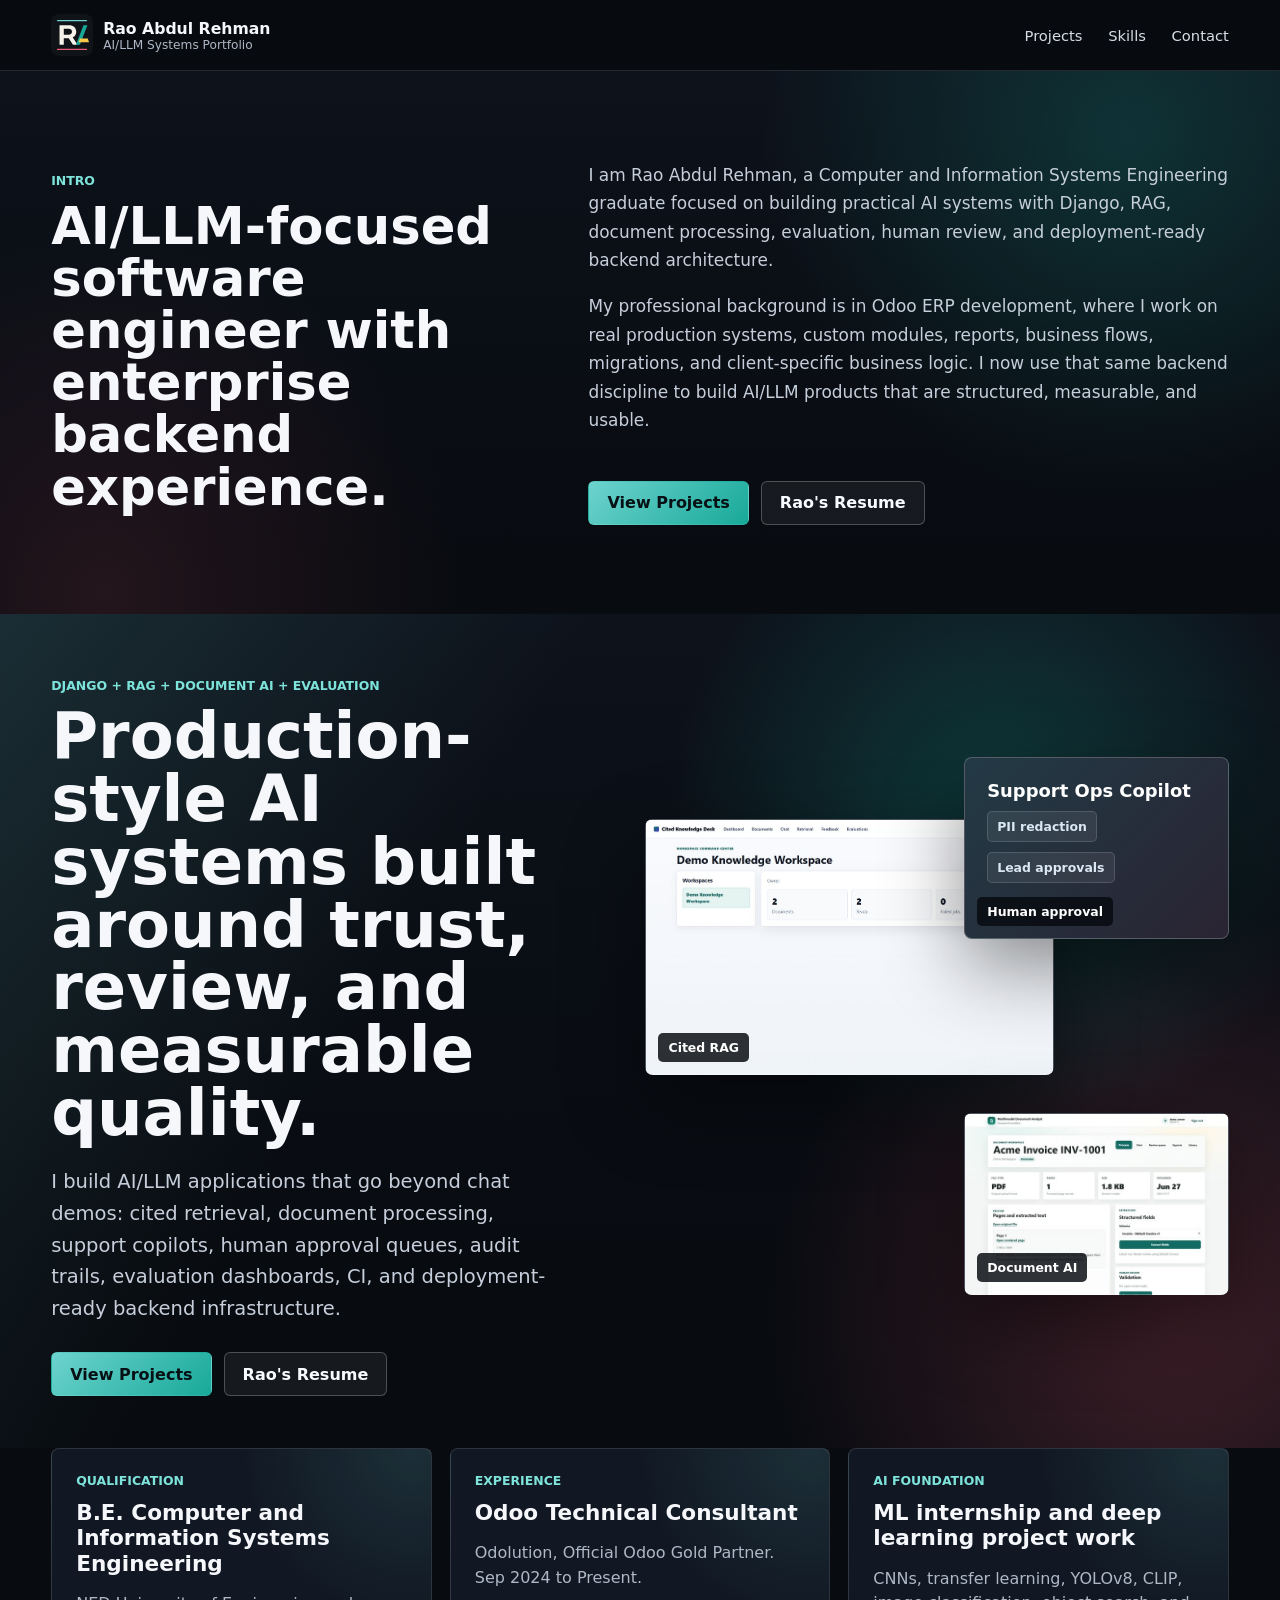
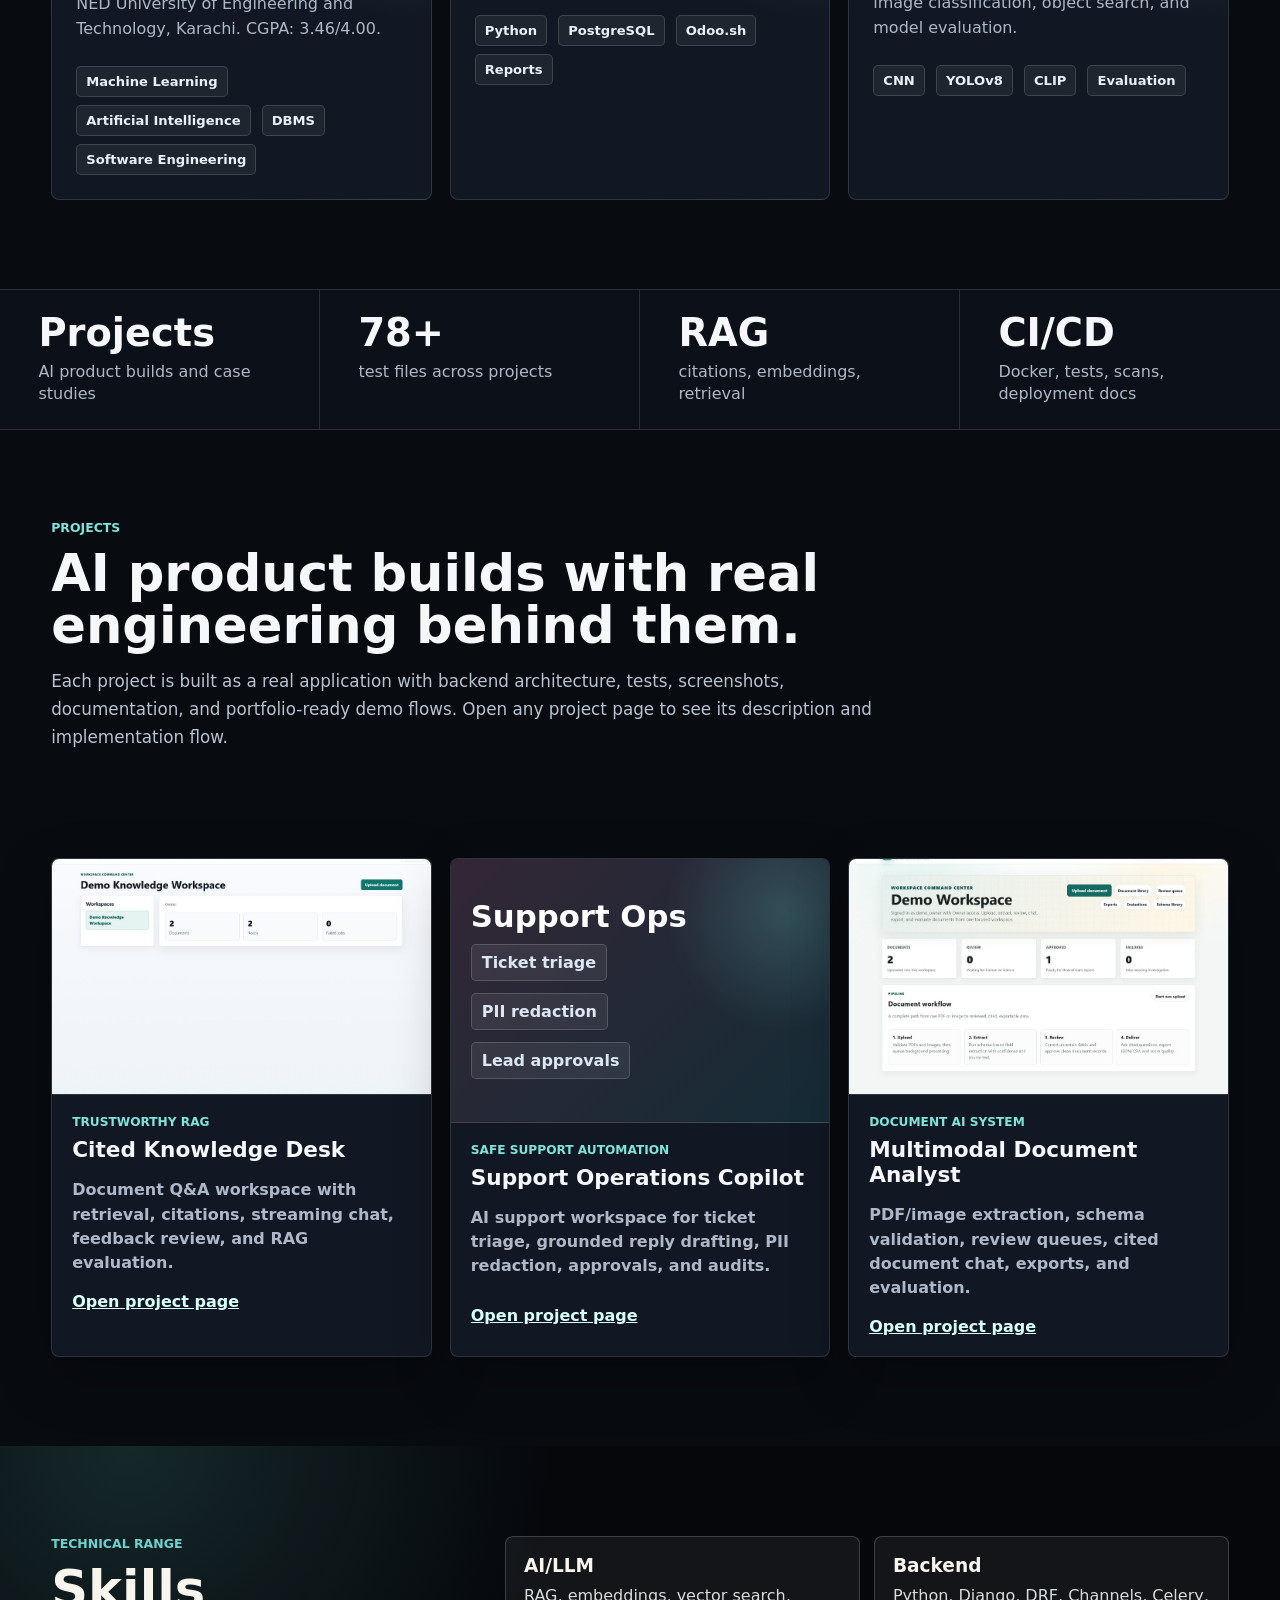
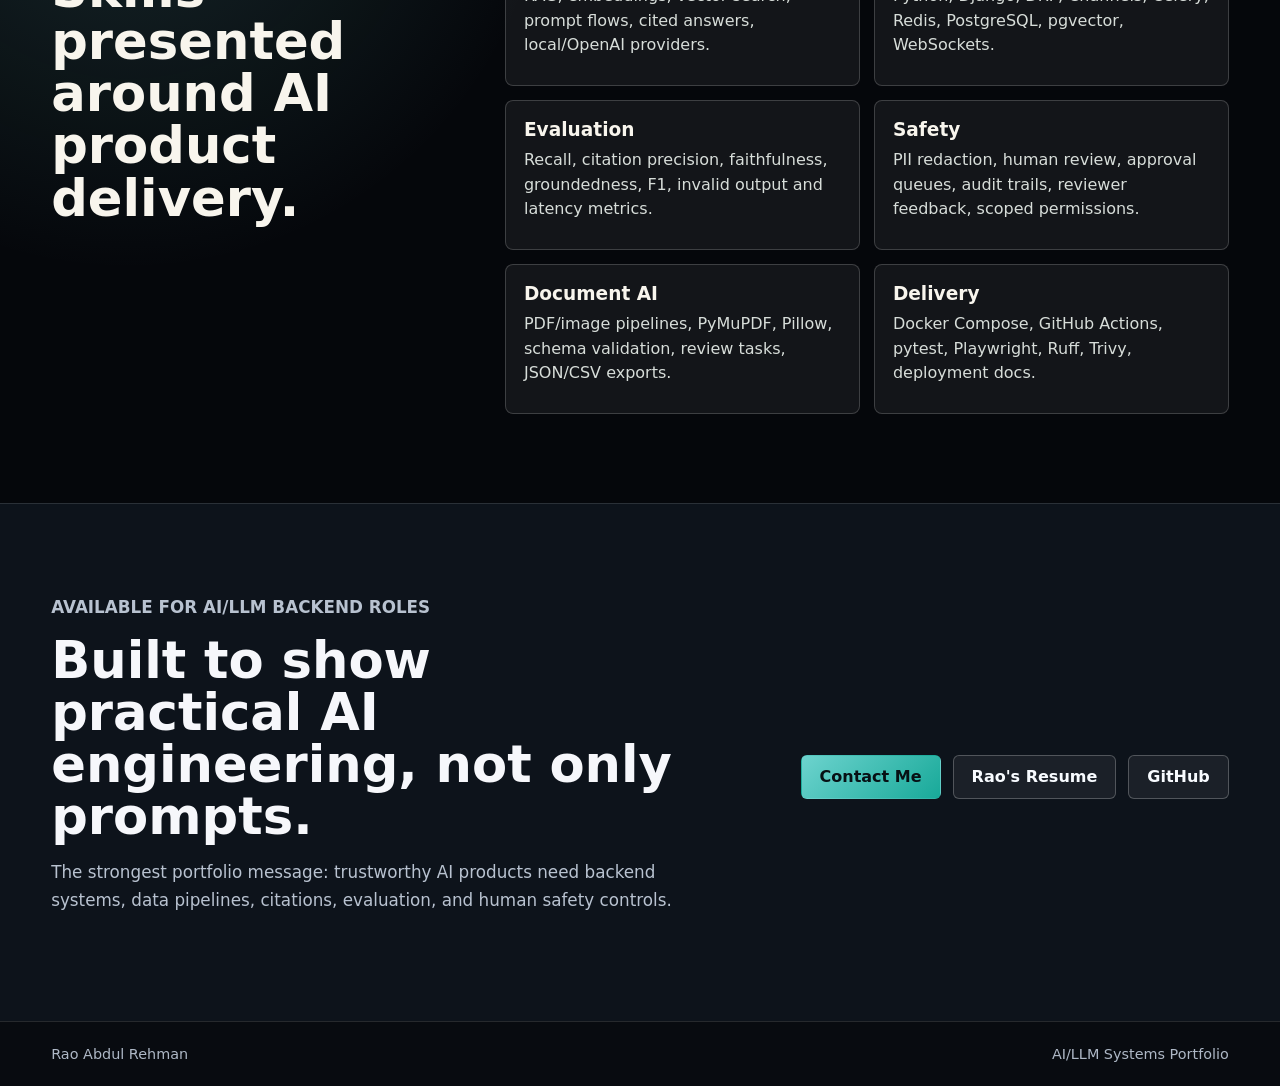
==== index.html @ 66056f55 "Deploy AI portfolio site" ====
<!doctype html>
<html lang="en">
  <head>
    <meta charset="utf-8" />
    <meta name="viewport" content="width=device-width, initial-scale=1" />
    <title>Rao Abdul Rehman | AI/LLM Portfolio</title>
    <meta
      name="description"
      content="AI/LLM portfolio showcasing production-style Django systems for RAG, document AI, support copilots, citations, evaluation, and human-in-the-loop product flows."
    />
    <link rel="icon" href="assets/brand/ra-ai-logo.svg" />
    <link rel="preload" as="image" href="assets/cited/dashboard-baseline.jpg" />
    <link rel="preload" as="image" href="assets/support/dashboard-baseline.jpg" />
    <link rel="preload" as="image" href="assets/document/dashboard-baseline.jpg" />
    <link rel="stylesheet" href="styles.css" />
  </head>
  <body>
    <header class="site-header" id="top">
      <a class="brand" href="index.html" aria-label="Rao Abdul Rehman AI portfolio home">
        <img src="assets/brand/ra-ai-logo.svg" alt="" />
        <span>
          <strong>Rao Abdul Rehman</strong>
          <small>AI/LLM Systems Portfolio</small>
        </span>
      </a>
      <nav aria-label="Primary navigation">
        <a href="projects.html">Projects</a>
        <a href="#skills">Skills</a>
        <a href="contact.html">Contact</a>
      </nav>
    </header>

    <main>
      <section class="profile-section profile-section-top" id="intro" aria-labelledby="intro-title">
        <div>
          <p class="eyebrow">Intro</p>
          <h2 id="intro-title">AI/LLM-focused software engineer with enterprise backend experience.</h2>
        </div>
        <div class="profile-copy">
          <p>
            I am Rao Abdul Rehman, a Computer and Information Systems Engineering graduate focused on building
            practical AI systems with Django, RAG, document processing, evaluation, human review, and deployment-ready
            backend architecture.
          </p>
          <p>
            My professional background is in Odoo ERP development, where I work on real production systems, custom
            modules, reports, business flows, migrations, and client-specific business logic. I now use that same backend
            discipline to build AI/LLM products that are structured, measurable, and usable.
          </p>
          <div class="hero-actions" aria-label="Intro actions">
            <a class="button primary" href="projects.html">View Projects</a>
            <a class="button secondary" href="assets/Rao_Abdul_Rehman_AI_LLM_Resume.pdf">Rao's Resume</a>
          </div>
        </div>
      </section>

      <section class="hero" aria-labelledby="hero-title">
        <div class="hero-copy">
          <p class="eyebrow">Django + RAG + Document AI + Evaluation</p>
          <h1 id="hero-title">Production-style AI systems built around trust, review, and measurable quality.</h1>
          <p class="hero-lede">
            I build AI/LLM applications that go beyond chat demos: cited retrieval, document processing,
            support copilots, human approval queues, audit trails, evaluation dashboards, CI, and deployment-ready
            backend infrastructure.
          </p>
          <div class="hero-actions" aria-label="Portfolio actions">
            <a class="button primary" href="projects.html">View Projects</a>
            <a class="button secondary" href="assets/Rao_Abdul_Rehman_AI_LLM_Resume.pdf">Rao's Resume</a>
          </div>
        </div>

        <div class="hero-visual" aria-label="Portfolio project screenshots">
          <figure class="screen large hero-cited" aria-label="Cited Knowledge Desk dashboard">
            <figcaption>Cited RAG</figcaption>
          </figure>
          <figure class="screen medium top hero-support">
            <div class="hero-panel">
              <strong>Support Ops Copilot</strong>
              <span>PII redaction</span>
              <span>Lead approvals</span>
            </div>
            <figcaption>Human approval</figcaption>
          </figure>
          <figure class="screen medium bottom hero-document" aria-label="Multimodal Document Analyst document detail">
            <figcaption>Document AI</figcaption>
          </figure>
        </div>
      </section>

      <section class="qualification-grid" aria-label="Qualification and experience summary">
        <article>
          <p class="eyebrow">Qualification</p>
          <h3>B.E. Computer and Information Systems Engineering</h3>
          <p>NED University of Engineering and Technology, Karachi. CGPA: 3.46/4.00.</p>
          <span>Machine Learning</span>
          <span>Artificial Intelligence</span>
          <span>DBMS</span>
          <span>Software Engineering</span>
        </article>
        <article>
          <p class="eyebrow">Experience</p>
          <h3>Odoo Technical Consultant</h3>
          <p>Odolution, Official Odoo Gold Partner. Sep 2024 to Present.</p>
          <span>Python</span>
          <span>PostgreSQL</span>
          <span>Odoo.sh</span>
          <span>Reports</span>
        </article>
        <article>
          <p class="eyebrow">AI Foundation</p>
          <h3>ML internship and deep learning project work</h3>
          <p>CNNs, transfer learning, YOLOv8, CLIP, image classification, object search, and model evaluation.</p>
          <span>CNN</span>
          <span>YOLOv8</span>
          <span>CLIP</span>
          <span>Evaluation</span>
        </article>
      </section>

      <section class="metrics" aria-label="Portfolio proof points">
        <article>
          <strong>Projects</strong>
          <span>AI product builds and case studies</span>
        </article>
        <article>
          <strong>78+</strong>
          <span>test files across projects</span>
        </article>
        <article>
          <strong>RAG</strong>
          <span>citations, embeddings, retrieval</span>
        </article>
        <article>
          <strong>CI/CD</strong>
          <span>Docker, tests, scans, deployment docs</span>
        </article>
      </section>

      <section class="section-intro" id="projects">
        <p class="eyebrow">Projects</p>
        <h2>AI product builds with real engineering behind them.</h2>
        <p>
          Each project is built as a real application with backend architecture, tests, screenshots, documentation,
          and portfolio-ready demo flows. Open any project page to see its description and implementation flow.
        </p>
      </section>

      <section class="project-grid" data-home-projects aria-label="Project overview cards"></section>

      <section class="skills-band" id="skills" aria-labelledby="skills-title">
        <div>
          <p class="eyebrow">Technical range</p>
          <h2 id="skills-title">Skills presented around AI product delivery.</h2>
        </div>
        <div class="skills-grid">
          <article>
            <h3>AI/LLM</h3>
            <p>RAG, embeddings, vector search, prompt flows, cited answers, local/OpenAI providers.</p>
          </article>
          <article>
            <h3>Backend</h3>
            <p>Python, Django, DRF, Channels, Celery, Redis, PostgreSQL, pgvector, WebSockets.</p>
          </article>
          <article>
            <h3>Evaluation</h3>
            <p>Recall, citation precision, faithfulness, groundedness, F1, invalid output and latency metrics.</p>
          </article>
          <article>
            <h3>Safety</h3>
            <p>PII redaction, human review, approval queues, audit trails, reviewer feedback, scoped permissions.</p>
          </article>
          <article>
            <h3>Document AI</h3>
            <p>PDF/image pipelines, PyMuPDF, Pillow, schema validation, review tasks, JSON/CSV exports.</p>
          </article>
          <article>
            <h3>Delivery</h3>
            <p>Docker Compose, GitHub Actions, pytest, Playwright, Ruff, Trivy, deployment docs.</p>
          </article>
        </div>
      </section>

      <section class="contact" id="contact" aria-labelledby="contact-title">
        <div>
          <p class="eyebrow">Available for AI/LLM backend roles</p>
          <h2 id="contact-title">Built to show practical AI engineering, not only prompts.</h2>
          <p>
            The strongest portfolio message: trustworthy AI products need backend systems, data pipelines,
            citations, evaluation, and human safety controls.
          </p>
        </div>
        <div class="contact-actions">
          <a class="button primary" href="contact.html">Contact Me</a>
          <a class="button secondary" href="assets/Rao_Abdul_Rehman_AI_LLM_Resume.pdf">Rao's Resume</a>
          <a class="button secondary" href="https://github.com/Rehman-Maan">GitHub</a>
        </div>
      </section>
    </main>

    <footer>
      <span>Rao Abdul Rehman</span>
      <span>AI/LLM Systems Portfolio</span>
    </footer>

    <script src="projects-data.js"></script>
    <script src="site.js"></script>
  </body>
</html>
---- styles.css ----
:root {
  --ink: #f6f7fb;
  --muted: #aeb8c6;
  --paper: #080b10;
  --panel: #111823;
  --panel-2: #0d131b;
  --line: rgba(255, 255, 255, 0.12);
  --teal: #18a999;
  --cyan: #6dd3ce;
  --gold: #f7c948;
  --rose: #e85d75;
  --forest: #7ee4db;
  --shadow: 0 28px 80px rgba(0, 0, 0, 0.45);
}

* {
  box-sizing: border-box;
}

html {
  scroll-behavior: smooth;
}

body {
  margin: 0;
  overflow-x: hidden;
  background: var(--paper);
  color: var(--ink);
  font-family: Inter, ui-sans-serif, system-ui, -apple-system, BlinkMacSystemFont, "Segoe UI", sans-serif;
}

img {
  display: block;
  max-width: 100%;
}

a {
  color: inherit;
}

.site-header {
  position: sticky;
  top: 0;
  z-index: 10;
  display: flex;
  align-items: center;
  justify-content: space-between;
  gap: 24px;
  padding: 14px clamp(18px, 4vw, 56px);
  border-bottom: 1px solid var(--line);
  background: rgba(8, 11, 16, 0.84);
  backdrop-filter: blur(18px);
}

.brand {
  display: inline-flex;
  align-items: center;
  gap: 10px;
  min-width: 230px;
  text-decoration: none;
}

.brand img {
  width: 42px;
  height: 42px;
}

.brand strong,
.brand small {
  display: block;
}

.brand strong {
  font-size: 0.98rem;
}

.brand small {
  color: var(--muted);
  font-size: 0.76rem;
}

nav {
  display: flex;
  align-items: center;
  gap: clamp(12px, 2vw, 28px);
  color: #d8dee7;
  font-size: 0.92rem;
}

nav a {
  text-decoration: none;
}

nav a:hover {
  color: var(--teal);
}

.hero {
  display: grid;
  grid-template-columns: minmax(0, 0.92fr) minmax(420px, 1.08fr);
  gap: clamp(28px, 5vw, 70px);
  align-items: center;
  min-height: 760px;
  padding: clamp(34px, 5vw, 70px) clamp(18px, 4vw, 56px) clamp(26px, 4vw, 52px);
  overflow: hidden;
  background:
    radial-gradient(circle at 78% 24%, rgba(24, 169, 153, 0.28), transparent 28%),
    radial-gradient(circle at 92% 84%, rgba(232, 93, 117, 0.24), transparent 30%),
    linear-gradient(120deg, rgba(109, 211, 206, 0.14), transparent 34%),
    linear-gradient(180deg, #0d121b 0%, #080b10 76%),
    var(--paper);
}

.hero-copy {
  max-width: 760px;
}

.eyebrow {
  margin: 0 0 12px;
  color: var(--forest);
  font-size: 0.78rem;
  font-weight: 800;
  letter-spacing: 0;
  text-transform: uppercase;
}

h1,
h2,
h3,
p {
  overflow-wrap: anywhere;
}

h1 {
  margin: 0;
  max-width: 820px;
  font-size: clamp(2.42rem, 5vw, 5.55rem);
  line-height: 0.98;
  letter-spacing: 0;
}

.hero-lede {
  margin: 22px 0 0;
  max-width: 650px;
  color: #c5ceda;
  font-size: clamp(1rem, 1.6vw, 1.22rem);
  line-height: 1.62;
}

.hero-actions,
.contact-actions {
  display: flex;
  flex-wrap: wrap;
  gap: 12px;
  margin-top: 28px;
}

.button {
  display: inline-flex;
  align-items: center;
  justify-content: center;
  min-height: 44px;
  padding: 0 18px;
  border: 1px solid rgba(255, 255, 255, 0.24);
  border-radius: 6px;
  font-weight: 800;
  text-decoration: none;
}

.button.primary {
  background: linear-gradient(135deg, var(--cyan), var(--teal));
  color: #071014;
  border-color: transparent;
}

.button.secondary {
  background: rgba(255, 255, 255, 0.06);
  color: #f8fbff;
}

.button:hover {
  transform: translateY(-1px);
}

.hero-visual {
  position: relative;
  min-height: 560px;
}

.screen {
  position: absolute;
  margin: 0;
  overflow: hidden;
  border: 1px solid rgba(255, 255, 255, 0.22);
  border-radius: 8px;
  background: #182232;
  background-position: top left;
  background-repeat: no-repeat;
  background-size: cover;
  box-shadow: var(--shadow);
}

.screen img {
  width: 100%;
  height: 100%;
  object-fit: cover;
  object-position: top left;
}

.hero-cited {
  background-image: url("assets/cited/dashboard-baseline.jpg");
}

.hero-support {
  background:
    linear-gradient(135deg, rgba(109, 211, 206, 0.16), rgba(232, 93, 117, 0.1)),
    #141d2b;
}

.hero-document {
  background-image: url("assets/document/document-detail.jpg");
}

.hero-panel {
  display: grid;
  align-content: start;
  gap: 10px;
  height: 100%;
  padding: 22px;
}

.hero-panel strong {
  color: #ffffff;
  font-size: clamp(1rem, 1.4vw, 1.35rem);
}

.hero-panel span {
  display: inline-flex;
  width: fit-content;
  padding: 7px 9px;
  border: 1px solid rgba(255, 255, 255, 0.14);
  border-radius: 5px;
  background: rgba(255, 255, 255, 0.07);
  color: #dbe7f3;
  font-size: 0.78rem;
  font-weight: 800;
}

.screen figcaption {
  position: absolute;
  left: 12px;
  bottom: 12px;
  padding: 7px 10px;
  border-radius: 5px;
  background: rgba(8, 11, 16, 0.84);
  color: white;
  font-size: 0.78rem;
  font-weight: 800;
}

.screen.large {
  left: 3%;
  top: 11%;
  width: 68%;
  aspect-ratio: 16 / 10;
}

.screen.medium {
  right: 0;
  width: 44%;
  aspect-ratio: 16 / 11;
}

.screen.top {
  top: 0;
}

.screen.bottom {
  bottom: 4%;
}

.metrics {
  display: grid;
  grid-template-columns: repeat(4, minmax(0, 1fr));
  border-top: 1px solid var(--line);
  border-bottom: 1px solid var(--line);
  background: #0c1119;
}

.metrics article {
  min-height: 126px;
  padding: 24px clamp(18px, 3vw, 42px);
  border-right: 1px solid var(--line);
}

.metrics article:last-child {
  border-right: 0;
}

.metrics strong {
  display: block;
  font-size: clamp(1.7rem, 3vw, 2.6rem);
  line-height: 1;
}

.metrics span {
  display: block;
  margin-top: 8px;
  color: var(--muted);
  line-height: 1.4;
}

.section-intro,
.skills-band,
.process,
.contact {
  padding: clamp(54px, 7vw, 96px) clamp(18px, 4vw, 56px);
}

.profile-section {
  display: grid;
  grid-template-columns: minmax(260px, 0.85fr) minmax(0, 1.15fr);
  gap: clamp(28px, 5vw, 70px);
  padding: clamp(54px, 7vw, 96px) clamp(18px, 4vw, 56px);
  border-top: 1px solid var(--line);
  background: #080b10;
}

.profile-section-top {
  min-height: 520px;
  align-items: center;
  border-top: 0;
  background:
    radial-gradient(circle at 88% 12%, rgba(24, 169, 153, 0.22), transparent 30%),
    radial-gradient(circle at 8% 96%, rgba(232, 93, 117, 0.12), transparent 28%),
    linear-gradient(180deg, #0d121b 0%, #080b10 88%);
}

.profile-section h2 {
  margin: 0;
  font-size: clamp(2rem, 4vw, 3.6rem);
  line-height: 1.02;
}

.profile-copy {
  display: grid;
  gap: 18px;
  align-content: start;
  min-width: 0;
}

.profile-section > * {
  min-width: 0;
}

.profile-copy p {
  margin: 0;
  color: #c5ceda;
  font-size: 1.06rem;
  line-height: 1.68;
}

.qualification-grid {
  display: grid;
  grid-template-columns: repeat(3, minmax(0, 1fr));
  gap: 18px;
  padding: 0 clamp(18px, 4vw, 56px) clamp(64px, 7vw, 96px);
  background: #080b10;
}

.qualification-grid article {
  min-height: 270px;
  padding: 24px;
  border: 1px solid var(--line);
  border-radius: 8px;
  background:
    radial-gradient(circle at 95% 0%, rgba(109, 211, 206, 0.12), transparent 34%),
    var(--panel);
}

.qualification-grid h3 {
  margin: 0 0 12px;
  font-size: 1.35rem;
  line-height: 1.18;
}

.qualification-grid p:not(.eyebrow) {
  color: var(--muted);
  line-height: 1.55;
}

.qualification-grid span {
  display: inline-flex;
  margin: 8px 6px 0 0;
  padding: 7px 9px;
  border: 1px solid rgba(255, 255, 255, 0.14);
  border-radius: 5px;
  background: rgba(255, 255, 255, 0.06);
  color: #eaf0f7;
  font-size: 0.82rem;
  font-weight: 800;
}

.section-intro {
  max-width: 930px;
}

.section-intro h2,
.skills-band h2,
.process h2,
.contact h2,
.case-copy h2 {
  margin: 0;
  font-size: clamp(2rem, 4vw, 3.6rem);
  line-height: 1.02;
  letter-spacing: 0;
}

.section-intro p:not(.eyebrow),
.contact p,
.case-copy p {
  color: #b8c2d0;
  font-size: 1.05rem;
  line-height: 1.65;
}

.project-grid {
  display: grid;
  grid-template-columns: repeat(3, minmax(0, 1fr));
  gap: 18px;
  padding: 0 clamp(18px, 4vw, 56px) clamp(64px, 7vw, 104px);
}

.project-card {
  overflow: hidden;
  border: 1px solid var(--line);
  border-radius: 8px;
  background: var(--panel);
  box-shadow: 0 20px 55px rgba(0, 0, 0, 0.28);
}

.project-card-link {
  display: block;
  height: 100%;
  text-decoration: none;
}

.project-card-link:hover img {
  transform: scale(1.025);
}

.project-card img {
  width: 100%;
  aspect-ratio: 16 / 10;
  object-fit: cover;
  border-bottom: 1px solid var(--line);
  transition: transform 180ms ease;
}

.project-visual-panel {
  display: grid;
  align-content: center;
  gap: 12px;
  min-height: 264px;
  padding: 28px;
  border-bottom: 1px solid var(--line);
  background:
    radial-gradient(circle at 88% 20%, rgba(109, 211, 206, 0.22), transparent 30%),
    linear-gradient(135deg, rgba(232, 93, 117, 0.15), rgba(24, 169, 153, 0.1)),
    #141d2b;
}

.project-visual-panel strong {
  color: #ffffff;
  font-size: clamp(1.5rem, 2.4vw, 2.25rem);
  line-height: 1;
}

.project-visual-panel span {
  width: fit-content;
  padding: 8px 10px;
  border: 1px solid rgba(255, 255, 255, 0.16);
  border-radius: 5px;
  background: rgba(255, 255, 255, 0.07);
  color: #dbe7f3;
  font-weight: 800;
}

.project-card div {
  padding: 20px;
}

.project-type {
  margin: 0 0 8px;
  color: var(--forest);
  font-size: 0.76rem;
  font-weight: 900;
  text-transform: uppercase;
}

.project-card h3 {
  margin: 0;
  font-size: 1.35rem;
}

.project-card p:not(.project-type) {
  min-height: 84px;
  color: var(--muted);
  line-height: 1.52;
}

.text-link,
.project-card a {
  font-weight: 850;
  text-decoration-color: var(--teal);
  text-decoration-thickness: 2px;
}

.text-link {
  color: #d9fff9;
  text-decoration: underline;
}

.case-study {
  display: grid;
  grid-template-columns: minmax(0, 0.9fr) minmax(0, 1.1fr);
  gap: clamp(28px, 5vw, 70px);
  align-items: center;
  padding: clamp(58px, 8vw, 110px) clamp(18px, 4vw, 56px);
  border-top: 1px solid var(--line);
  background: #080b10;
}

.case-study.reverse {
  direction: rtl;
  background: #0c1119;
}

.case-study.reverse > * {
  direction: ltr;
}

.feature-list {
  display: grid;
  gap: 10px;
  margin: 24px 0 0;
  padding: 0;
  list-style: none;
}

.feature-list li {
  position: relative;
  padding-left: 22px;
  color: #d8dee7;
  line-height: 1.5;
}

.feature-list li::before {
  content: "";
  position: absolute;
  left: 0;
  top: 0.7em;
  width: 9px;
  height: 9px;
  border-radius: 50%;
  background: var(--teal);
}

.tag-row {
  display: flex;
  flex-wrap: wrap;
  gap: 8px;
  margin-top: 24px;
}

.tag-row span {
  padding: 8px 10px;
  border: 1px solid rgba(255, 255, 255, 0.16);
  border-radius: 5px;
  background: rgba(255, 255, 255, 0.07);
  color: #eaf0f7;
  font-size: 0.82rem;
  font-weight: 800;
}

.case-media {
  display: grid;
  gap: 16px;
}

.case-media img {
  width: 100%;
  aspect-ratio: 16 / 9.5;
  object-fit: cover;
  object-position: top left;
  border: 1px solid rgba(255, 255, 255, 0.14);
  border-radius: 8px;
  box-shadow: 0 22px 60px rgba(0, 0, 0, 0.36);
}

.skills-band {
  display: grid;
  grid-template-columns: minmax(260px, 0.7fr) minmax(0, 1.3fr);
  gap: clamp(28px, 5vw, 70px);
  background:
    radial-gradient(circle at 10% 0%, rgba(109, 211, 206, 0.16), transparent 32%),
    #05070b;
  color: #f8f5ed;
}

.skills-band .eyebrow {
  color: var(--cyan);
}

.skills-grid {
  display: grid;
  grid-template-columns: repeat(2, minmax(0, 1fr));
  gap: 14px;
}

.skills-grid article {
  min-height: 150px;
  padding: 18px;
  border: 1px solid rgba(255, 255, 255, 0.18);
  border-radius: 8px;
  background: rgba(255, 255, 255, 0.06);
}

.skills-grid h3,
.timeline h3 {
  margin: 0 0 8px;
  font-size: 1.16rem;
}

.skills-grid p {
  margin: 0;
  color: #d7ddd9;
  line-height: 1.55;
}

.timeline {
  display: grid;
  grid-template-columns: repeat(5, minmax(0, 1fr));
  gap: 12px;
  margin-top: 28px;
}

.timeline article {
  min-height: 190px;
  padding: 18px;
  border: 1px solid var(--line);
  border-radius: 8px;
  background: var(--panel);
}

.timeline span {
  display: inline-flex;
  margin-bottom: 30px;
  color: var(--rose);
  font-weight: 900;
}

.timeline p {
  margin: 0;
  color: var(--muted);
  line-height: 1.48;
}

.contact {
  display: grid;
  grid-template-columns: minmax(0, 1.1fr) minmax(260px, 0.9fr);
  gap: 28px;
  align-items: center;
  border-top: 1px solid var(--line);
  background: var(--panel-2);
}

.contact-actions {
  justify-content: flex-end;
}

.page-hero,
.detail-hero,
.contact-page,
.detail-section {
  padding: clamp(54px, 7vw, 96px) clamp(18px, 4vw, 56px);
}

.page-hero,
.detail-hero {
  border-bottom: 1px solid var(--line);
  background:
    radial-gradient(circle at 86% 12%, rgba(24, 169, 153, 0.2), transparent 28%),
    linear-gradient(180deg, #0d121b 0%, #080b10 82%);
}

.page-hero h1,
.detail-hero h1,
.contact-page h1 {
  margin: 0;
  max-width: 980px;
  font-size: clamp(2.4rem, 5vw, 5.2rem);
  line-height: 1;
}

.page-hero p:not(.eyebrow),
.detail-hero p:not(.eyebrow),
.contact-page p {
  max-width: 800px;
  color: #c5ceda;
  font-size: 1.06rem;
  line-height: 1.65;
}

.page-grid {
  padding-top: clamp(42px, 5vw, 72px);
}

.detail-hero {
  display: grid;
  grid-template-columns: minmax(0, 0.92fr) minmax(320px, 0.78fr);
  gap: clamp(28px, 5vw, 70px);
  align-items: center;
}

.detail-hero.compact {
  display: block;
}

.detail-hero img {
  width: 100%;
  aspect-ratio: 16 / 10;
  object-fit: cover;
  object-position: top left;
  border: 1px solid var(--line);
  border-radius: 8px;
  box-shadow: var(--shadow);
}

.detail-section {
  border-bottom: 1px solid var(--line);
}

.detail-section h2 {
  margin: 0;
  font-size: clamp(2rem, 4vw, 3.4rem);
  line-height: 1.04;
}

.detail-section.split {
  display: grid;
  grid-template-columns: minmax(0, 0.86fr) minmax(0, 1.14fr);
  gap: clamp(28px, 5vw, 70px);
  align-items: center;
}

.detail-timeline {
  grid-template-columns: repeat(5, minmax(0, 1fr));
}

.detail-cta {
  border-bottom: 1px solid var(--line);
}

.contact-page {
  display: grid;
  grid-template-columns: minmax(0, 0.85fr) minmax(320px, 0.8fr);
  gap: clamp(28px, 5vw, 70px);
  align-items: start;
  min-height: calc(100vh - 96px);
  background:
    radial-gradient(circle at 90% 8%, rgba(109, 211, 206, 0.16), transparent 28%),
    #080b10;
}

.contact-form {
  display: grid;
  gap: 16px;
  padding: clamp(18px, 3vw, 30px);
  border: 1px solid var(--line);
  border-radius: 8px;
  background: var(--panel);
  box-shadow: var(--shadow);
}

.honeypot {
  position: absolute;
  left: -9999px;
  width: 1px;
  height: 1px;
  opacity: 0;
  pointer-events: none;
}

.contact-form label {
  display: grid;
  gap: 8px;
  color: #edf4fb;
  font-weight: 800;
}

.contact-form label span,
.form-note {
  color: var(--muted);
  font-weight: 500;
}

.contact-form input,
.contact-form textarea {
  width: 100%;
  border: 1px solid rgba(255, 255, 255, 0.16);
  border-radius: 6px;
  background: rgba(255, 255, 255, 0.06);
  color: #ffffff;
  font: inherit;
  padding: 12px 13px;
}

.contact-form input:focus,
.contact-form textarea:focus {
  border-color: var(--cyan);
  outline: 2px solid rgba(109, 211, 206, 0.2);
}

.contact-form textarea {
  resize: vertical;
}

.contact-form button {
  cursor: pointer;
}

.form-note {
  margin: 0;
  font-size: 0.9rem;
  line-height: 1.5;
}

footer {
  display: flex;
  justify-content: space-between;
  gap: 18px;
  padding: 24px clamp(18px, 4vw, 56px);
  border-top: 1px solid var(--line);
  color: var(--muted);
  font-size: 0.9rem;
}

@media (max-width: 1100px) {
  .hero,
  .case-study,
  .skills-band,
  .contact,
  .profile-section,
  .detail-hero,
  .detail-section.split,
  .contact-page {
    grid-template-columns: 1fr;
  }

  .hero {
    min-height: auto;
  }

  .hero-visual {
    min-height: 520px;
  }

  .project-grid,
  .qualification-grid,
  .timeline,
  .detail-timeline {
    grid-template-columns: repeat(2, minmax(0, 1fr));
  }
}

@media (max-width: 760px) {
  .site-header {
    align-items: flex-start;
    flex-direction: column;
  }

  nav {
    width: 100%;
    overflow-x: auto;
    padding-bottom: 3px;
  }

  .hero-visual {
    min-height: 460px;
  }

  .screen.large {
    left: 0;
    width: 86%;
  }

  .screen.medium {
    width: 58%;
  }

  .metrics,
  .project-grid,
  .qualification-grid,
  .skills-grid,
  .timeline,
  .detail-timeline {
    grid-template-columns: 1fr;
  }

  .metrics article {
    border-right: 0;
    border-bottom: 1px solid var(--line);
  }

  .metrics article:last-child {
    border-bottom: 0;
  }

  .project-card p:not(.project-type) {
    min-height: auto;
  }

  .contact-actions {
    justify-content: flex-start;
  }

  footer {
    flex-direction: column;
  }
}

@media (max-width: 520px) {
  .hero {
    padding-left: 20px;
    padding-right: 20px;
  }

  .profile-section {
    display: block;
    padding-left: 20px;
    padding-right: 20px;
    overflow: hidden;
  }

  .profile-section h2 {
    font-size: 1.82rem;
    line-height: 1.08;
    max-width: 330px;
    overflow-wrap: break-word;
  }

  .profile-copy {
    display: block;
    max-width: 330px;
    margin-top: 24px;
  }

  .profile-copy p {
    font-size: 0.98rem;
    line-height: 1.62;
    max-width: 330px;
    overflow-wrap: break-word;
  }

  h1 {
    font-size: 2.15rem;
    line-height: 1.06;
  }

  .hero-lede {
    font-size: 1rem;
    line-height: 1.55;
  }

  .hero-visual {
    min-height: 330px;
    overflow: hidden;
  }

  .screen.top {
    display: none;
  }

  .screen.large {
    top: 8%;
    width: 92%;
  }

  .screen.bottom {
    right: 0;
    bottom: 8%;
    width: 66%;
  }

  .screen figcaption {
    font-size: 0.72rem;
  }

  .button {
    width: 100%;
  }
}
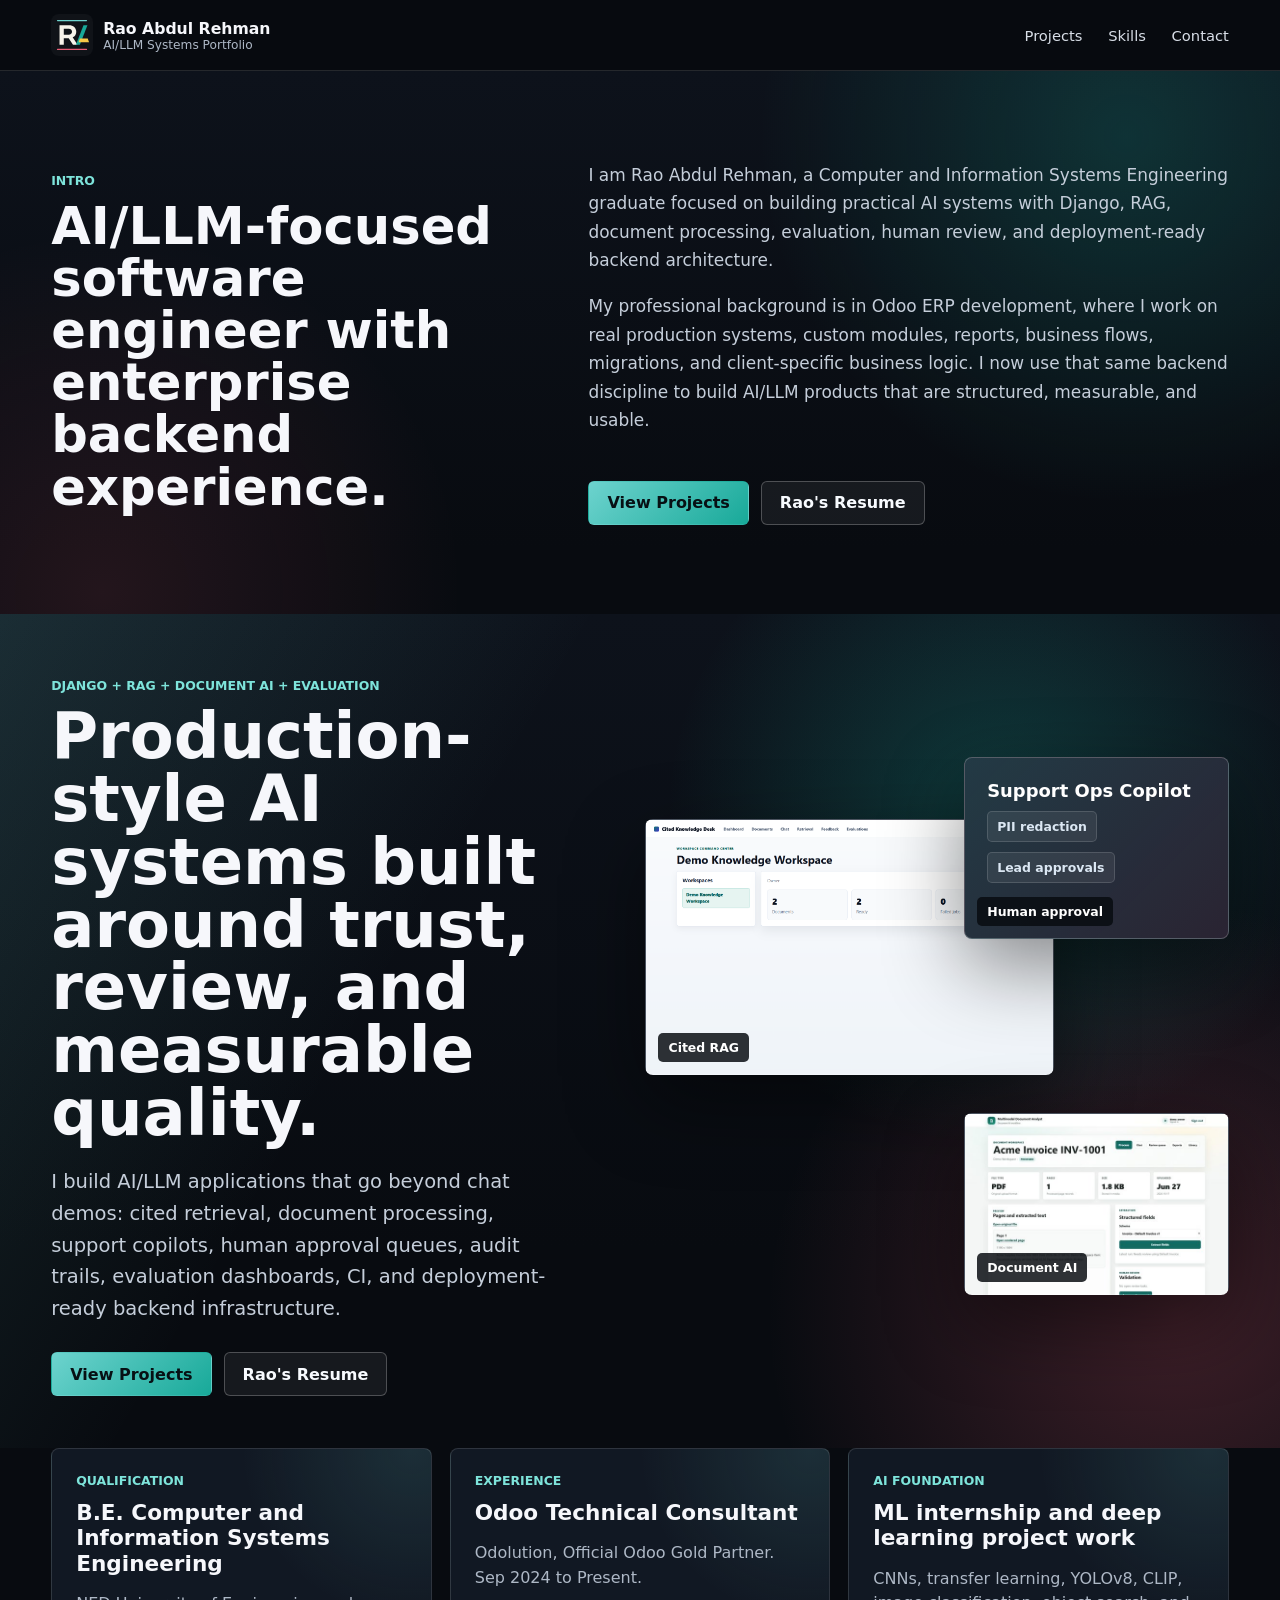
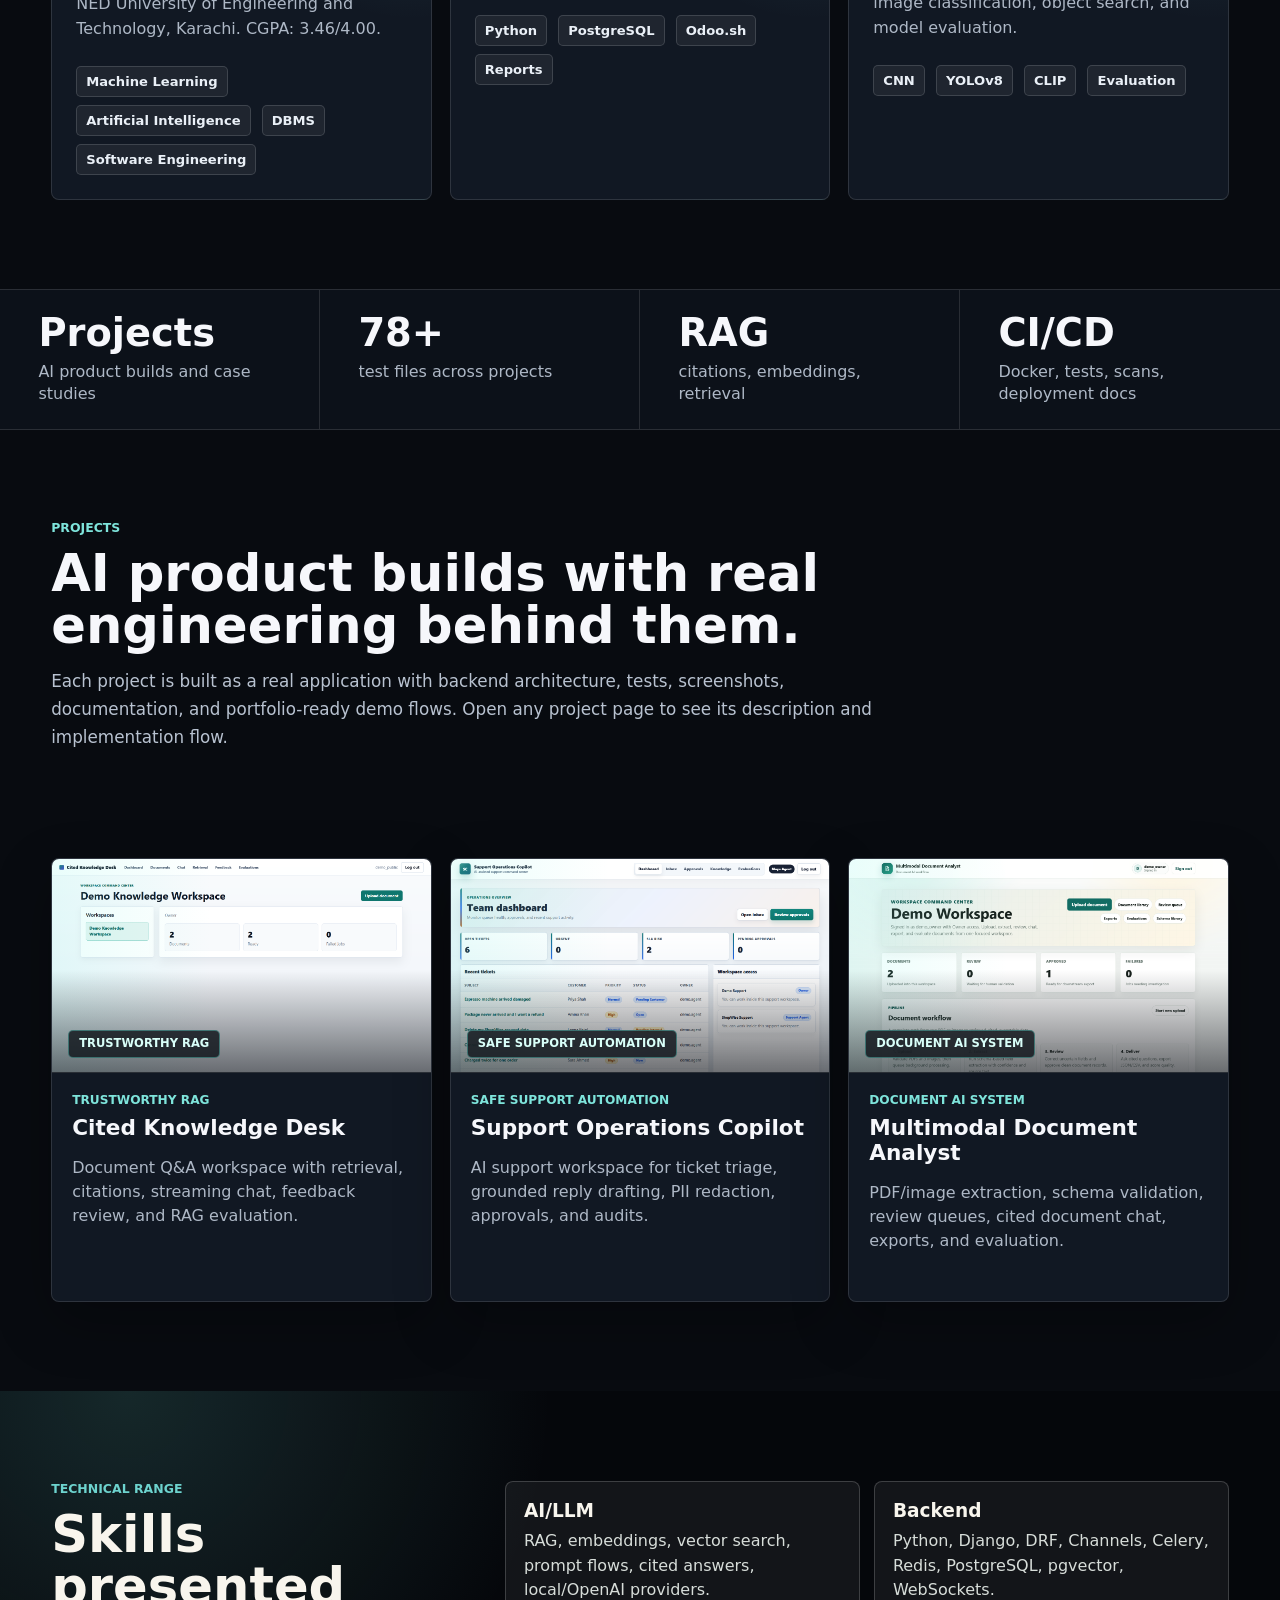
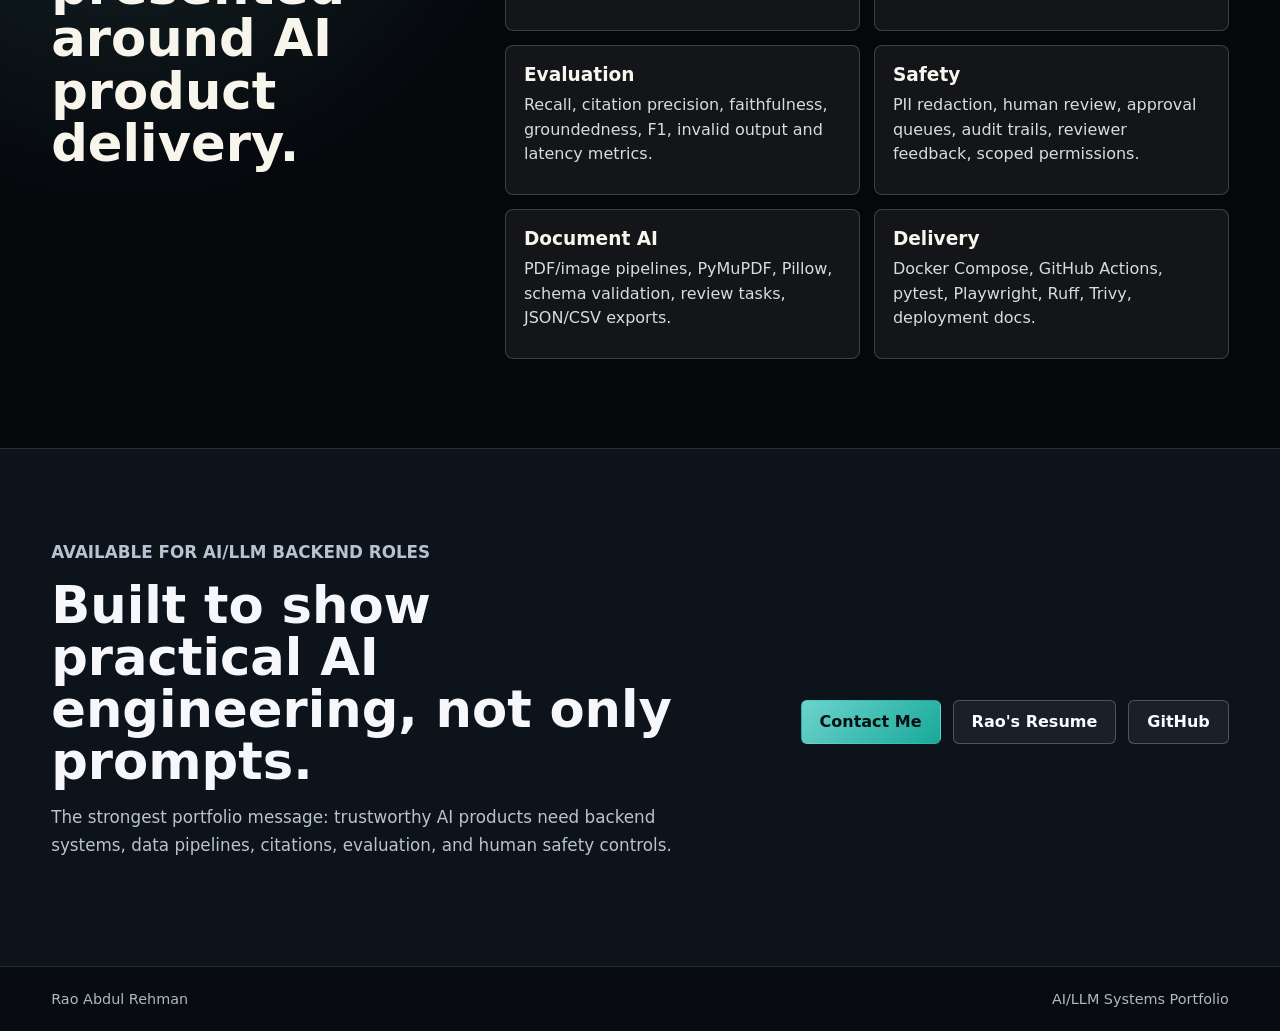
==== commit 3c4033fc: "Improve project cards and contact redirect" ====
--- a/index.html
+++ b/index.html
@@ -9,9 +9,9 @@
       content="AI/LLM portfolio showcasing production-style Django systems for RAG, document AI, support copilots, citations, evaluation, and human-in-the-loop product flows."
     />
     <link rel="icon" href="assets/brand/ra-ai-logo.svg" />
-    <link rel="preload" as="image" href="assets/cited/dashboard-baseline.jpg" />
-    <link rel="preload" as="image" href="assets/support/dashboard-baseline.jpg" />
-    <link rel="preload" as="image" href="assets/document/dashboard-baseline.jpg" />
+    <link rel="preload" as="image" href="assets/cited/dashboard.png" />
+    <link rel="preload" as="image" href="assets/support/dashboard.png" />
+    <link rel="preload" as="image" href="assets/document/dashboard.png" />
     <link rel="stylesheet" href="styles.css" />
   </head>
   <body>
--- a/styles.css
+++ b/styles.css
@@ -208,7 +208,7 @@
 }
 
 .hero-cited {
-  background-image: url("assets/cited/dashboard-baseline.jpg");
+  background-image: url("assets/cited/dashboard.png");
 }
 
 .hero-support {
@@ -437,6 +437,10 @@
   border-radius: 8px;
   background: var(--panel);
   box-shadow: 0 20px 55px rgba(0, 0, 0, 0.28);
+  transition:
+    transform 180ms ease,
+    border-color 180ms ease,
+    box-shadow 180ms ease;
 }
 
 .project-card-link {
@@ -445,16 +449,61 @@
   text-decoration: none;
 }
 
-.project-card-link:hover img {
-  transform: scale(1.025);
-}
-
-.project-card img {
+.project-card:hover,
+.project-card:focus-within {
+  transform: translateY(-7px) scale(1.018);
+  border-color: rgba(105, 244, 228, 0.42);
+  box-shadow: 0 28px 70px rgba(0, 0, 0, 0.38), 0 0 0 1px rgba(105, 244, 228, 0.1);
+}
+
+.project-card:hover img,
+.project-card:focus-within img {
+  transform: scale(1.045);
+}
+
+.project-poster {
+  position: relative;
+  overflow: hidden;
+  padding: 0;
+  border-bottom: 1px solid var(--line);
+  background: #0b1119;
+}
+
+.project-poster::after {
+  position: absolute;
+  inset: 0;
+  content: "";
+  background:
+    linear-gradient(180deg, rgba(7, 10, 16, 0) 52%, rgba(7, 10, 16, 0.58) 100%),
+    linear-gradient(90deg, rgba(105, 244, 228, 0.14), transparent 42%);
+  pointer-events: none;
+}
+
+.project-poster img {
+  display: block;
   width: 100%;
-  aspect-ratio: 16 / 10;
+  aspect-ratio: 16 / 9;
   object-fit: cover;
-  border-bottom: 1px solid var(--line);
-  transition: transform 180ms ease;
+  object-position: top center;
+  transition: transform 220ms ease;
+}
+
+.project-poster span {
+  position: absolute;
+  left: 16px;
+  bottom: 14px;
+  z-index: 1;
+  max-width: calc(100% - 32px);
+  padding: 7px 10px;
+  border: 1px solid rgba(105, 244, 228, 0.36);
+  border-radius: 5px;
+  background: rgba(8, 13, 20, 0.78);
+  color: #d9fff9;
+  font-size: 0.72rem;
+  font-weight: 900;
+  line-height: 1;
+  text-transform: uppercase;
+  backdrop-filter: blur(10px);
 }
 
 .project-visual-panel {
@@ -486,7 +535,7 @@
   font-weight: 800;
 }
 
-.project-card div {
+.project-card-body {
   padding: 20px;
 }
 
@@ -507,13 +556,6 @@
   min-height: 84px;
   color: var(--muted);
   line-height: 1.52;
-}
-
-.text-link,
-.project-card a {
-  font-weight: 850;
-  text-decoration-color: var(--teal);
-  text-decoration-thickness: 2px;
 }
 
 .text-link {
